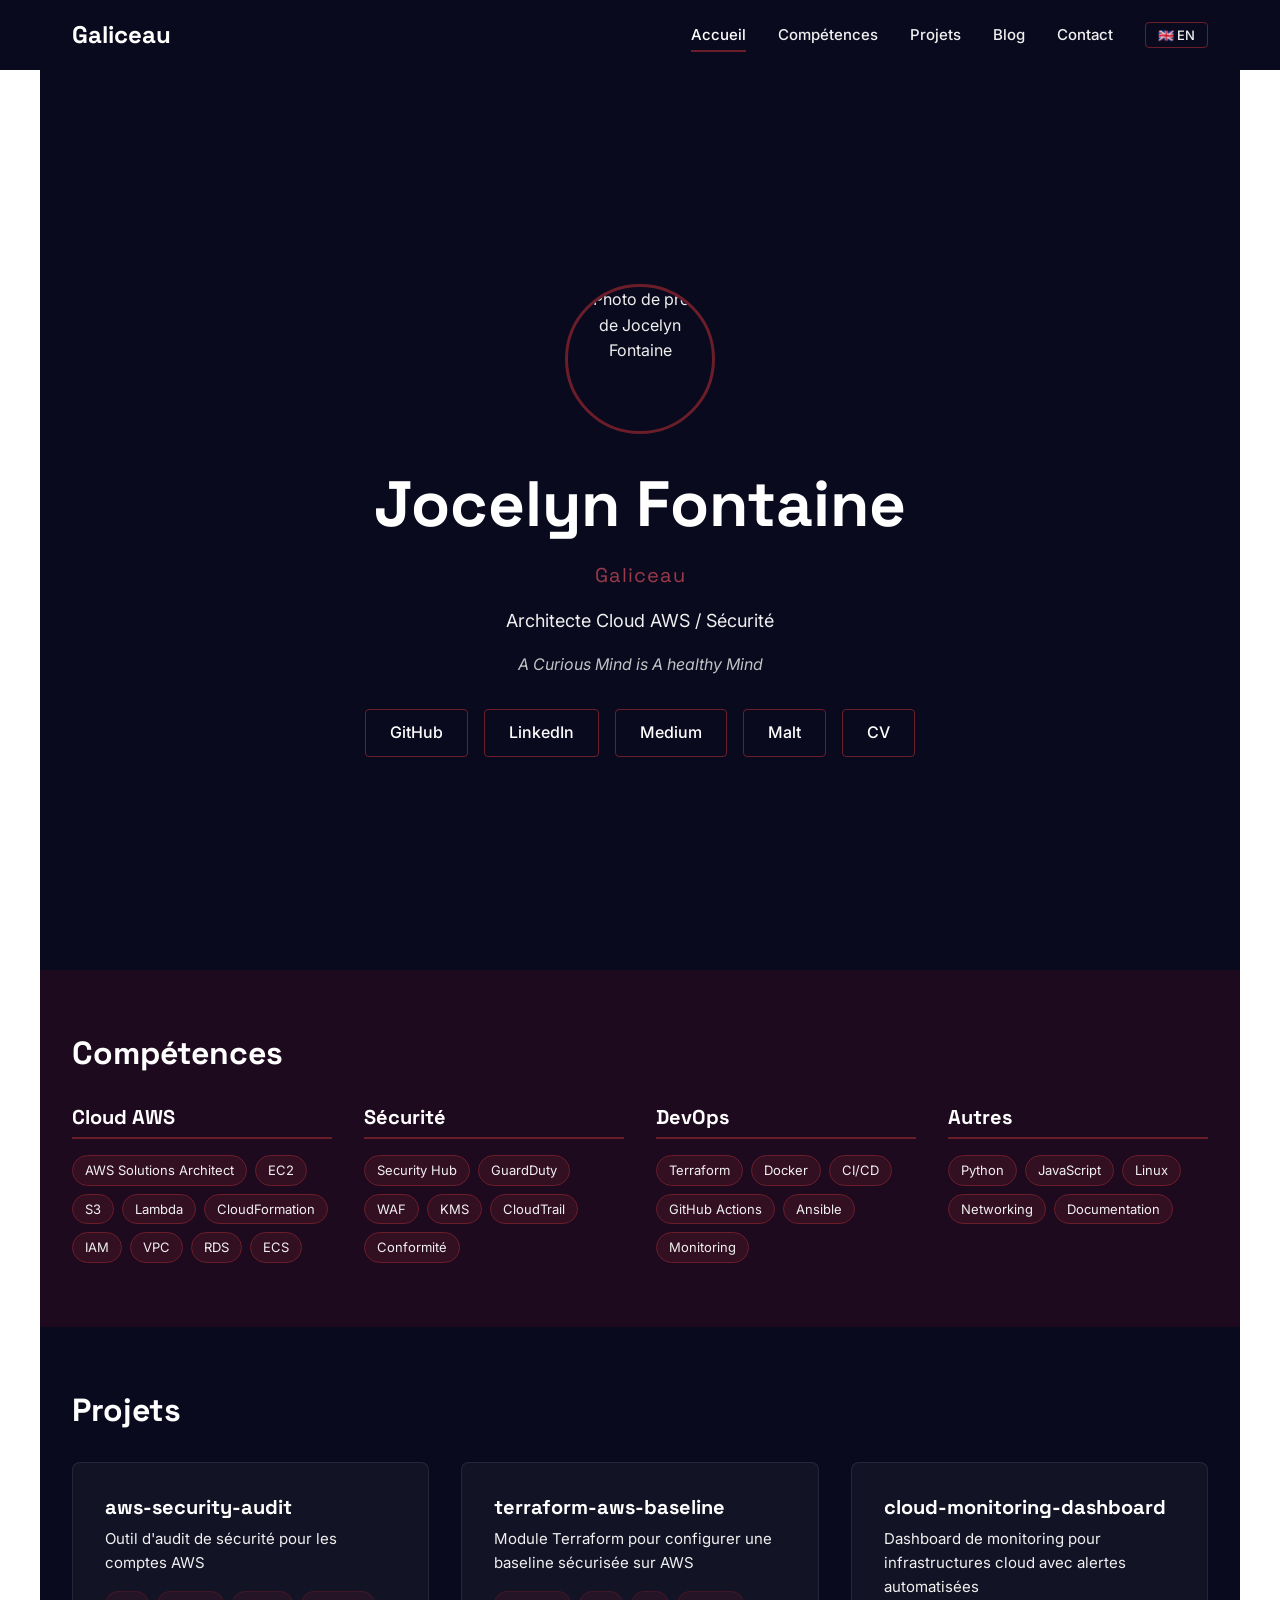
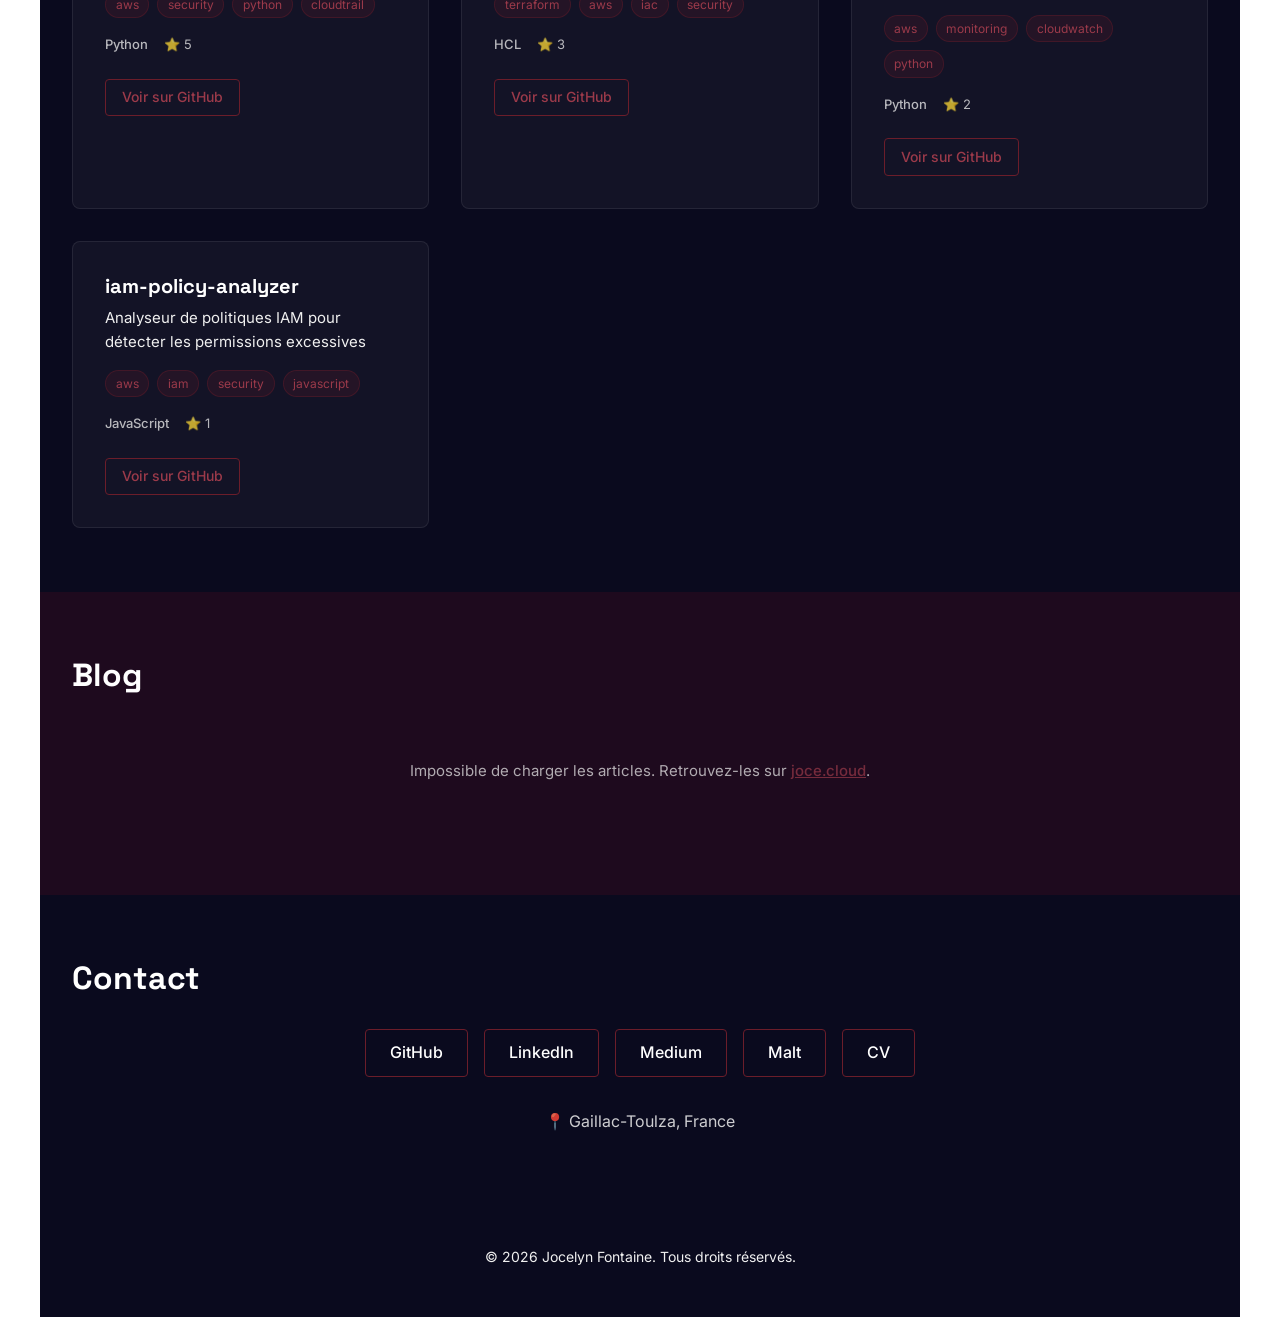
==== fr/index.html @ 22fdb8e1 "feat: add English (default) and French versions with language switcher" ====
<!DOCTYPE html>
<html lang="fr">
<head>
  <meta charset="UTF-8">
  <meta name="viewport" content="width=device-width, initial-scale=1.0">
  <title>Jocelyn Fontaine — Architecte Cloud AWS / Sécurité</title>
  <meta name="description" content="Portfolio de Jocelyn Fontaine, Architecte Cloud AWS et expert en Sécurité. Découvrez mes projets, compétences et articles techniques.">
  <link rel="alternate" hreflang="en" href="https://github.joce.cloud/">
  <link rel="alternate" hreflang="fr" href="https://github.joce.cloud/fr/">
  <link rel="canonical" href="https://github.joce.cloud/fr/">

  <!-- Open Graph -->
  <meta property="og:title" content="Jocelyn Fontaine — Architecte Cloud AWS / Sécurité">
  <meta property="og:description" content="Portfolio de Jocelyn Fontaine, Architecte Cloud AWS et expert en Sécurité. Découvrez mes projets, compétences et articles techniques.">
  <meta property="og:image" content="https://github.joce.cloud/assets/images/og-image.png">
  <meta property="og:url" content="https://github.joce.cloud/fr/">
  <meta property="og:type" content="website">
  <meta property="og:locale" content="fr_FR">

  <!-- Favicon -->
  <link rel="icon" href="../favicon.ico" type="image/x-icon">

  <!-- Google Fonts -->
  <link rel="preconnect" href="https://fonts.googleapis.com">
  <link rel="preconnect" href="https://fonts.gstatic.com" crossorigin>
  <link href="https://fonts.googleapis.com/css2?family=Inter:wght@400;500;600;700&family=Space+Grotesk:wght@400;500;600;700&display=swap" rel="stylesheet">

  <!-- Styles -->
  <link rel="stylesheet" href="../styles/main.css">

  <!-- JSON-LD Structured Data -->
  <script type="application/ld+json">
  {
    "@context": "https://schema.org",
    "@type": "Person",
    "name": "Jocelyn Fontaine",
    "jobTitle": "Architecte Cloud AWS / Sécurité",
    "url": "https://github.joce.cloud",
    "sameAs": [
      "https://github.com/galiceau",
      "https://www.linkedin.com/in/jocelynfontaine/",
      "https://joce.cloud"
    ]
  }
  </script>
</head>
<body>
  <header>
    <nav aria-label="Navigation principale">
      <a href="#hero" class="nav-logo" aria-label="Accueil — Jocelyn Fontaine">Galiceau</a>
      <button class="hamburger" id="hamburger-btn" aria-label="Ouvrir le menu de navigation" aria-expanded="false" aria-controls="nav-menu">
        <span class="hamburger-line"></span>
        <span class="hamburger-line"></span>
        <span class="hamburger-line"></span>
      </button>
      <ul class="nav-links" id="nav-menu" role="list">
        <li><a href="#hero">Accueil</a></li>
        <li><a href="#competences">Compétences</a></li>
        <li><a href="#projets">Projets</a></li>
        <li><a href="#blog">Blog</a></li>
        <li><a href="#contact">Contact</a></li>
        <li class="lang-switch"><a href="../" aria-label="English version">🇬🇧 EN</a></li>
      </ul>
    </nav>
  </header>

  <main>
    <section id="hero" aria-label="Présentation">
      <div class="hero-content">
        <img src="https://avatars.githubusercontent.com/u/39725225?v=4&s=200" alt="Photo de profil de Jocelyn Fontaine" class="hero-avatar">
        <h1>Jocelyn Fontaine</h1>
        <p class="hero-pseudo">Galiceau</p>
        <p class="hero-title">Architecte Cloud AWS / Sécurité</p>
        <p class="hero-motto">A Curious Mind is A healthy Mind</p>
        <div class="hero-links">
          <a href="https://github.com/galiceau" target="_blank" rel="noopener noreferrer" aria-label="Profil GitHub de Jocelyn Fontaine">GitHub</a>
          <a href="https://www.linkedin.com/in/jocelynfontaine/" target="_blank" rel="noopener noreferrer" aria-label="Profil LinkedIn de Jocelyn Fontaine">LinkedIn</a>
          <a href="https://joce.cloud" target="_blank" rel="noopener noreferrer" aria-label="Blog Medium de Jocelyn Fontaine">Medium</a>
          <a href="https://www.malt.fr/profile/jocelynfontaine" target="_blank" rel="noopener noreferrer" aria-label="Profil Malt de Jocelyn Fontaine">Malt</a>
          <a href="http://joce.io" target="_blank" rel="noopener noreferrer" aria-label="CV de Jocelyn Fontaine">CV</a>
        </div>
      </div>
    </section>

    <section id="competences" aria-label="Compétences techniques">
      <h2>Compétences</h2>
      <div class="skills-grid">
        <div class="skill-category">
          <h3>Cloud AWS</h3>
          <ul class="skill-list" role="list">
            <li><span class="skill-badge">AWS Solutions Architect</span></li>
            <li><span class="skill-badge">EC2</span></li>
            <li><span class="skill-badge">S3</span></li>
            <li><span class="skill-badge">Lambda</span></li>
            <li><span class="skill-badge">CloudFormation</span></li>
            <li><span class="skill-badge">IAM</span></li>
            <li><span class="skill-badge">VPC</span></li>
            <li><span class="skill-badge">RDS</span></li>
            <li><span class="skill-badge">ECS</span></li>
          </ul>
        </div>
        <div class="skill-category">
          <h3>Sécurité</h3>
          <ul class="skill-list" role="list">
            <li><span class="skill-badge">Security Hub</span></li>
            <li><span class="skill-badge">GuardDuty</span></li>
            <li><span class="skill-badge">WAF</span></li>
            <li><span class="skill-badge">KMS</span></li>
            <li><span class="skill-badge">CloudTrail</span></li>
            <li><span class="skill-badge">Conformité</span></li>
          </ul>
        </div>
        <div class="skill-category">
          <h3>DevOps</h3>
          <ul class="skill-list" role="list">
            <li><span class="skill-badge">Terraform</span></li>
            <li><span class="skill-badge">Docker</span></li>
            <li><span class="skill-badge">CI/CD</span></li>
            <li><span class="skill-badge">GitHub Actions</span></li>
            <li><span class="skill-badge">Ansible</span></li>
            <li><span class="skill-badge">Monitoring</span></li>
          </ul>
        </div>
        <div class="skill-category">
          <h3>Autres</h3>
          <ul class="skill-list" role="list">
            <li><span class="skill-badge">Python</span></li>
            <li><span class="skill-badge">JavaScript</span></li>
            <li><span class="skill-badge">Linux</span></li>
            <li><span class="skill-badge">Networking</span></li>
            <li><span class="skill-badge">Documentation</span></li>
          </ul>
        </div>
      </div>
    </section>

    <section id="projets" aria-label="Projets de démonstration">
      <h2>Projets</h2>
      <div id="projects-grid" class="projects-grid">
        <div class="loading-placeholder" aria-live="polite">
          <p>Chargement des projets…</p>
        </div>
      </div>
    </section>

    <section id="blog" aria-label="Articles de blog">
      <h2>Blog</h2>
      <div id="blog-grid" class="blog-grid">
        <div class="loading-placeholder" aria-live="polite">
          <p>Chargement des articles…</p>
        </div>
      </div>
    </section>

    <section id="contact" aria-label="Contact">
      <h2>Contact</h2>
      <div class="contact-content">
        <div class="contact-links">
          <a href="https://github.com/galiceau" target="_blank" rel="noopener noreferrer" aria-label="Profil GitHub de Jocelyn Fontaine">GitHub</a>
          <a href="https://www.linkedin.com/in/jocelynfontaine/" target="_blank" rel="noopener noreferrer" aria-label="Profil LinkedIn de Jocelyn Fontaine">LinkedIn</a>
          <a href="https://joce.cloud" target="_blank" rel="noopener noreferrer" aria-label="Blog Medium de Jocelyn Fontaine">Medium</a>
          <a href="https://www.malt.fr/profile/jocelynfontaine" target="_blank" rel="noopener noreferrer" aria-label="Profil Malt de Jocelyn Fontaine">Malt</a>
          <a href="http://joce.io" target="_blank" rel="noopener noreferrer" aria-label="CV de Jocelyn Fontaine">CV</a>
        </div>
        <p class="contact-location">📍 Gaillac-Toulza, France</p>
      </div>
    </section>
  </main>

  <footer>
    <p>&copy; <span id="current-year">2025</span> Jocelyn Fontaine. Tous droits réservés.</p>
  </footer>

  <!-- Scripts (relative paths to root) -->
  <script src="../scripts/navigation.js" defer></script>
  <script src="../scripts/github-api.js" defer></script>
  <script src="../scripts/medium-feed.js" defer></script>
  <script src="../scripts/main.js" defer></script>
</body>
</html>
---- styles/main.css ----
/* ==========================================================================
   Portfolio — Jocelyn Fontaine (Galiceau)
   styles/main.css — Variables CSS, reset et styles de base
   ========================================================================== */

/* ---------- CSS Custom Properties ---------- */
:root {
  /* Couleurs principales */
  --color-navy: #0a0a1e;
  --color-purple: #1e0a1e;
  --color-bordeaux: #6b1d2a;
  --color-white: #ffffff;
  --color-light-gray: #f5f5f5;

  /* Couleurs dérivées */
  --color-text-on-dark: #f0f0f0;
  --color-text-on-light: #1a1a2e;
  --color-accent: #9b3a4a;

  /* Typographie */
  --font-primary: 'Inter', 'Segoe UI', system-ui, sans-serif;
  --font-heading: 'Space Grotesk', 'Inter', sans-serif;

  /* Espacement */
  --spacing-xs: 0.5rem;
  --spacing-sm: 1rem;
  --spacing-md: 2rem;
  --spacing-lg: 4rem;
  --spacing-xl: 6rem;

  /* Largeur max du contenu */
  --content-max-width: 1200px;
  --content-padding: var(--spacing-md);
}

/* ---------- CSS Reset ---------- */
*,
*::before,
*::after {
  box-sizing: border-box;
  margin: 0;
  padding: 0;
}

html {
  scroll-behavior: smooth;
  -webkit-text-size-adjust: 100%;
}

/* ---------- Global Styles ---------- */
body {
  font-family: var(--font-primary);
  font-size: 1rem;
  line-height: 1.6;
  color: var(--color-text-on-light);
  background-color: var(--color-white);
  -webkit-font-smoothing: antialiased;
  -moz-osx-font-smoothing: grayscale;
}

/* ---------- Typography ---------- */
h1, h2, h3, h4, h5, h6 {
  font-family: var(--font-heading);
  font-weight: 700;
  line-height: 1.2;
}

h1 { font-size: 3rem; }
h2 { font-size: 2rem; }
h3 { font-size: 1.25rem; }

p {
  margin-bottom: var(--spacing-sm);
}

/* ---------- Links ---------- */
a {
  color: inherit;
  text-decoration: none;
  transition: color 0.2s ease;
}

a:hover {
  color: var(--color-accent);
}

/* Focus visible for keyboard navigation — 4.5:1+ contrast */
a:focus-visible,
button:focus-visible {
  outline: 2px solid var(--color-bordeaux);
  outline-offset: 2px;
}

/* ---------- Images ---------- */
img {
  max-width: 100%;
  height: auto;
  display: block;
}

/* ---------- Lists ---------- */
ul, ol {
  list-style: none;
}

/* ---------- Buttons ---------- */
button {
  font-family: inherit;
  font-size: inherit;
  cursor: pointer;
  border: none;
  background: none;
}

/* ---------- Layout — White margins framing the central content zone ---------- */
main {
  max-width: var(--content-max-width);
  margin: 0 auto;
}

/* Dark central content zone (Zone_Contenu_Centrale) */
main > section {
  background-color: var(--color-navy);
  color: var(--color-text-on-dark);
  padding: var(--spacing-lg) var(--content-padding);
}

/* Alternate subtle variation for visual rhythm */
main > section:nth-child(even) {
  background-color: var(--color-purple);
}

/* Section headings inside dark zone — white text, high contrast */
main > section h2 {
  color: var(--color-white);
  margin-bottom: var(--spacing-md);
}

/* ---------- Header ---------- */
header {
  position: sticky;
  top: 0;
  z-index: 1000;
  background-color: var(--color-navy);
  color: var(--color-white);
}

/* ---------- Footer ---------- */
footer {
  background-color: var(--color-navy);
  color: var(--color-text-on-dark);
  text-align: center;
  padding: var(--spacing-md) var(--content-padding);
  font-size: 0.875rem;
}

/* ---------- Selection ---------- */
::selection {
  background-color: var(--color-bordeaux);
  color: var(--color-white);
}

/* ---------- Scrollbar (subtle, optional) ---------- */
::-webkit-scrollbar {
  width: 8px;
}

::-webkit-scrollbar-track {
  background: var(--color-light-gray);
}

::-webkit-scrollbar-thumb {
  background: var(--color-navy);
  border-radius: 4px;
}

/* ==========================================================================
   2.2 — Navigation, Sections & Components
   ========================================================================== */

/* ---------- Navigation ---------- */
nav {
  display: flex;
  align-items: center;
  justify-content: space-between;
  padding: var(--spacing-sm) var(--content-padding);
  max-width: var(--content-max-width);
  margin: 0 auto;
}

.nav-logo {
  font-family: var(--font-heading);
  font-size: 1.5rem;
  font-weight: 700;
  color: var(--color-white);
}

.nav-logo:hover {
  color: var(--color-accent);
}

.nav-links {
  display: flex;
  gap: var(--spacing-md);
}

.nav-links a {
  color: var(--color-text-on-dark);
  font-size: 0.9375rem;
  font-weight: 500;
  padding: var(--spacing-xs) 0;
  position: relative;
  transition: color 0.2s ease;
}

.nav-links a::after {
  content: '';
  position: absolute;
  bottom: 0;
  left: 0;
  width: 0;
  height: 2px;
  background-color: var(--color-bordeaux);
  transition: width 0.25s ease;
}

.nav-links a:hover,
.nav-links a.active {
  color: var(--color-white);
}

.nav-links a:hover::after,
.nav-links a.active::after {
  width: 100%;
}

/* Language switch */
.lang-switch a {
  padding: 0.25rem 0.75rem;
  border: 1px solid var(--color-bordeaux);
  border-radius: 4px;
  font-size: 0.8125rem;
  transition: background-color 0.2s ease;
}

.lang-switch a:hover {
  background-color: var(--color-bordeaux);
  color: var(--color-white);
}

/* Hamburger — hidden by default, visible < 768px (task 2.3 media queries) */
.hamburger {
  display: none;
  flex-direction: column;
  gap: 5px;
  padding: var(--spacing-xs);
  background: none;
  border: none;
  cursor: pointer;
}

.hamburger-line {
  display: block;
  width: 24px;
  height: 2px;
  background-color: var(--color-white);
  border-radius: 2px;
  transition: transform 0.3s ease, opacity 0.3s ease;
}

/* ---------- Section Hero ---------- */
#hero {
  min-height: 100vh;
  display: flex;
  align-items: center;
  justify-content: center;
  text-align: center;
}

.hero-content {
  display: flex;
  flex-direction: column;
  align-items: center;
  gap: var(--spacing-sm);
}

.hero-avatar {
  width: 150px;
  height: 150px;
  border-radius: 50%;
  border: 3px solid var(--color-bordeaux);
  object-fit: cover;
  margin-bottom: var(--spacing-sm);
}

#hero h1 {
  font-size: clamp(2.5rem, 6vw, 4rem);
  color: var(--color-white);
}

.hero-pseudo {
  font-family: var(--font-heading);
  font-size: 1.25rem;
  color: var(--color-accent);
  letter-spacing: 0.05em;
  margin-bottom: 0;
}

.hero-title {
  font-size: 1.125rem;
  color: var(--color-text-on-dark);
  margin-bottom: 0;
}

.hero-motto {
  font-style: italic;
  color: var(--color-text-on-dark);
  opacity: 0.8;
  margin-bottom: var(--spacing-sm);
}

.hero-links {
  display: flex;
  gap: var(--spacing-sm);
  flex-wrap: wrap;
  justify-content: center;
}

.hero-links a {
  display: inline-block;
  padding: 0.625rem 1.5rem;
  border: 1px solid var(--color-bordeaux);
  border-radius: 4px;
  color: var(--color-white);
  font-weight: 500;
  transition: background-color 0.2s ease, color 0.2s ease;
}

.hero-links a:hover {
  background-color: var(--color-bordeaux);
  color: var(--color-white);
}

/* ---------- Section Compétences — Skills Grid ---------- */
.skills-grid {
  display: grid;
  grid-template-columns: repeat(auto-fill, minmax(240px, 1fr));
  gap: var(--spacing-md);
}

.skill-category h3 {
  color: var(--color-white);
  margin-bottom: var(--spacing-sm);
  padding-bottom: var(--spacing-xs);
  border-bottom: 2px solid var(--color-bordeaux);
}

.skill-list {
  display: flex;
  flex-wrap: wrap;
  gap: var(--spacing-xs);
}

.skill-badge {
  display: inline-block;
  padding: 0.25rem 0.75rem;
  background-color: rgba(107, 29, 42, 0.25);
  border: 1px solid var(--color-bordeaux);
  border-radius: 999px;
  font-size: 0.8125rem;
  color: var(--color-text-on-dark);
  transition: background-color 0.2s ease;
}

.skill-badge:hover {
  background-color: rgba(107, 29, 42, 0.5);
}

/* ---------- Section Projets — Projects Grid ---------- */
.projects-grid {
  display: grid;
  grid-template-columns: repeat(auto-fill, minmax(320px, 1fr));
  gap: var(--spacing-md);
}

/* ---------- Section Blog — Blog Grid ---------- */
.blog-grid {
  display: grid;
  grid-template-columns: repeat(auto-fill, minmax(320px, 1fr));
  gap: var(--spacing-md);
}

/* ---------- Project & Article Cards (shared base) ---------- */
.project-card,
.article-card {
  background-color: rgba(255, 255, 255, 0.04);
  border: 1px solid rgba(255, 255, 255, 0.08);
  border-radius: 8px;
  padding: var(--spacing-md);
  transition: transform 0.2s ease, box-shadow 0.2s ease;
}

.project-card:hover,
.article-card:hover {
  transform: translateY(-4px);
  box-shadow: 0 8px 24px rgba(0, 0, 0, 0.3);
}

.project-card h3,
.article-card h3 {
  color: var(--color-white);
  margin-bottom: var(--spacing-xs);
}

.project-card p,
.article-card p {
  color: var(--color-text-on-dark);
  font-size: 0.9375rem;
}

.project-card a,
.article-card a {
  color: var(--color-accent);
  font-weight: 500;
}

.project-card a:hover,
.article-card a:hover {
  color: var(--color-white);
}

/* ---------- Loading Placeholder ---------- */
.loading-placeholder {
  text-align: center;
  padding: var(--spacing-lg) 0;
  color: var(--color-text-on-dark);
  opacity: 0.6;
}

.loading-placeholder p {
  animation: pulse 1.5s ease-in-out infinite;
}

@keyframes pulse {
  0%, 100% { opacity: 0.6; }
  50% { opacity: 1; }
}

/* ---------- Section Contact ---------- */
.contact-content {
  display: flex;
  flex-direction: column;
  align-items: center;
  gap: var(--spacing-md);
  text-align: center;
}

.contact-links {
  display: flex;
  gap: var(--spacing-sm);
  flex-wrap: wrap;
  justify-content: center;
}

.contact-links a {
  display: inline-block;
  padding: 0.625rem 1.5rem;
  border: 1px solid var(--color-bordeaux);
  border-radius: 4px;
  color: var(--color-white);
  font-weight: 500;
  transition: background-color 0.2s ease, color 0.2s ease;
}

.contact-links a:hover {
  background-color: var(--color-bordeaux);
  color: var(--color-white);
}

.contact-location {
  color: var(--color-text-on-dark);
  font-size: 1rem;
  opacity: 0.85;
}

/* ---------- Footer (extended) ---------- */
footer {
  max-width: var(--content-max-width);
  margin: 0 auto;
}

/* ==========================================================================
   2.3 — Responsive Media Queries
   Exigences : 3.4, 9.1, 9.5
   ========================================================================== */

/* ---------- Focus-visible for all interactive elements ---------- */
input:focus-visible,
select:focus-visible,
textarea:focus-visible,
[tabindex]:focus-visible {
  outline: 2px solid var(--color-bordeaux);
  outline-offset: 2px;
}

/* ---------- Mobile — max-width: 767px ---------- */
@media (max-width: 767px) {
  /* Navigation — hamburger visible, links become vertical dropdown */
  .hamburger {
    display: flex;
  }

  .nav-links {
    display: none;
    flex-direction: column;
    position: absolute;
    top: 100%;
    left: 0;
    right: 0;
    background-color: var(--color-navy);
    padding: var(--spacing-sm) var(--content-padding);
    gap: 0;
    border-top: 1px solid rgba(255, 255, 255, 0.08);
  }

  .nav-links.open {
    display: flex;
  }

  .nav-links li a {
    display: block;
    padding: var(--spacing-sm) 0;
    border-bottom: 1px solid rgba(255, 255, 255, 0.05);
  }

  nav {
    position: relative;
  }

  /* Typography — reduced sizes */
  h1 {
    font-size: 2rem;
  }

  h2 {
    font-size: 1.5rem;
  }

  #hero h1 {
    font-size: clamp(1.75rem, 8vw, 2.5rem);
  }

  /* Hero — reduced height */
  #hero {
    min-height: 80vh;
  }

  /* Sections — reduced padding */
  main > section {
    padding: var(--spacing-md) var(--spacing-sm);
  }

  /* Grids — single column */
  .skills-grid,
  .projects-grid,
  .blog-grid {
    grid-template-columns: 1fr;
  }
}

/* ---------- Tablet — 768px to 1024px ---------- */
@media (min-width: 768px) and (max-width: 1024px) {
  /* Grids — 2 columns */
  .skills-grid,
  .projects-grid,
  .blog-grid {
    grid-template-columns: repeat(2, 1fr);
  }

  /* Adjust section padding */
  main > section {
    padding: var(--spacing-md) var(--content-padding);
  }
}

/* ---------- Desktop — above 1024px ---------- */
@media (min-width: 1025px) {
  /* Grids — cap at 3 columns */
  .skills-grid {
    grid-template-columns: repeat(auto-fill, minmax(240px, 1fr));
  }

  .projects-grid,
  .blog-grid {
    grid-template-columns: repeat(3, 1fr);
  }
}

/* ==========================================================================
   9.1 — Dynamic Card Styles (generated by JS modules)
   ========================================================================== */

/* ---------- Project Card — Topic Badges ---------- */
.project-topics {
  display: flex;
  flex-wrap: wrap;
  gap: var(--spacing-xs);
  margin: var(--spacing-sm) 0;
}

.topic-badge {
  display: inline-block;
  padding: 0.2rem 0.6rem;
  background-color: rgba(107, 29, 42, 0.2);
  border: 1px solid rgba(107, 29, 42, 0.4);
  border-radius: 999px;
  font-size: 0.75rem;
  color: var(--color-accent);
}

/* ---------- Project Card — Meta (language + stars) ---------- */
.project-meta {
  display: flex;
  align-items: center;
  gap: var(--spacing-sm);
  margin: var(--spacing-sm) 0;
  font-size: 0.8125rem;
  color: var(--color-text-on-dark);
  opacity: 0.75;
}

.project-language {
  font-weight: 500;
}

.project-stars {
  font-size: 0.8125rem;
}

/* ---------- Project & Article Links ---------- */
.project-link,
.article-link {
  display: inline-block;
  margin-top: var(--spacing-xs);
  padding: 0.4rem 1rem;
  border: 1px solid var(--color-bordeaux);
  border-radius: 4px;
  color: var(--color-white);
  font-size: 0.875rem;
  font-weight: 500;
  transition: background-color 0.2s ease, color 0.2s ease;
}

.project-link:hover,
.article-link:hover {
  background-color: var(--color-bordeaux);
  color: var(--color-white);
}

/* ---------- Article Card — Thumbnail ---------- */
.article-thumbnail {
  width: 100%;
  height: 180px;
  object-fit: cover;
  border-radius: 4px 4px 0 0;
  margin: calc(-1 * var(--spacing-md));
  margin-bottom: var(--spacing-sm);
  width: calc(100% + 2 * var(--spacing-md));
}

/* ---------- Article Card — Date & Excerpt ---------- */
.article-date {
  font-size: 0.8125rem;
  color: var(--color-text-on-dark);
  opacity: 0.65;
  margin-bottom: var(--spacing-xs);
}

.article-excerpt {
  font-size: 0.9375rem;
  color: var(--color-text-on-dark);
  opacity: 0.85;
  margin-bottom: var(--spacing-sm);
}

/* ---------- Status Messages (empty, error, fallback) ---------- */
.empty-message,
.error-message,
.fallback-message {
  text-align: center;
  padding: var(--spacing-md);
  color: var(--color-text-on-dark);
  opacity: 0.7;
  font-size: 0.9375rem;
  grid-column: 1 / -1;
}

.fallback-message a {
  color: var(--color-accent);
  text-decoration: underline;
  font-weight: 500;
}

.fallback-message a:hover {
  color: var(--color-white);
}
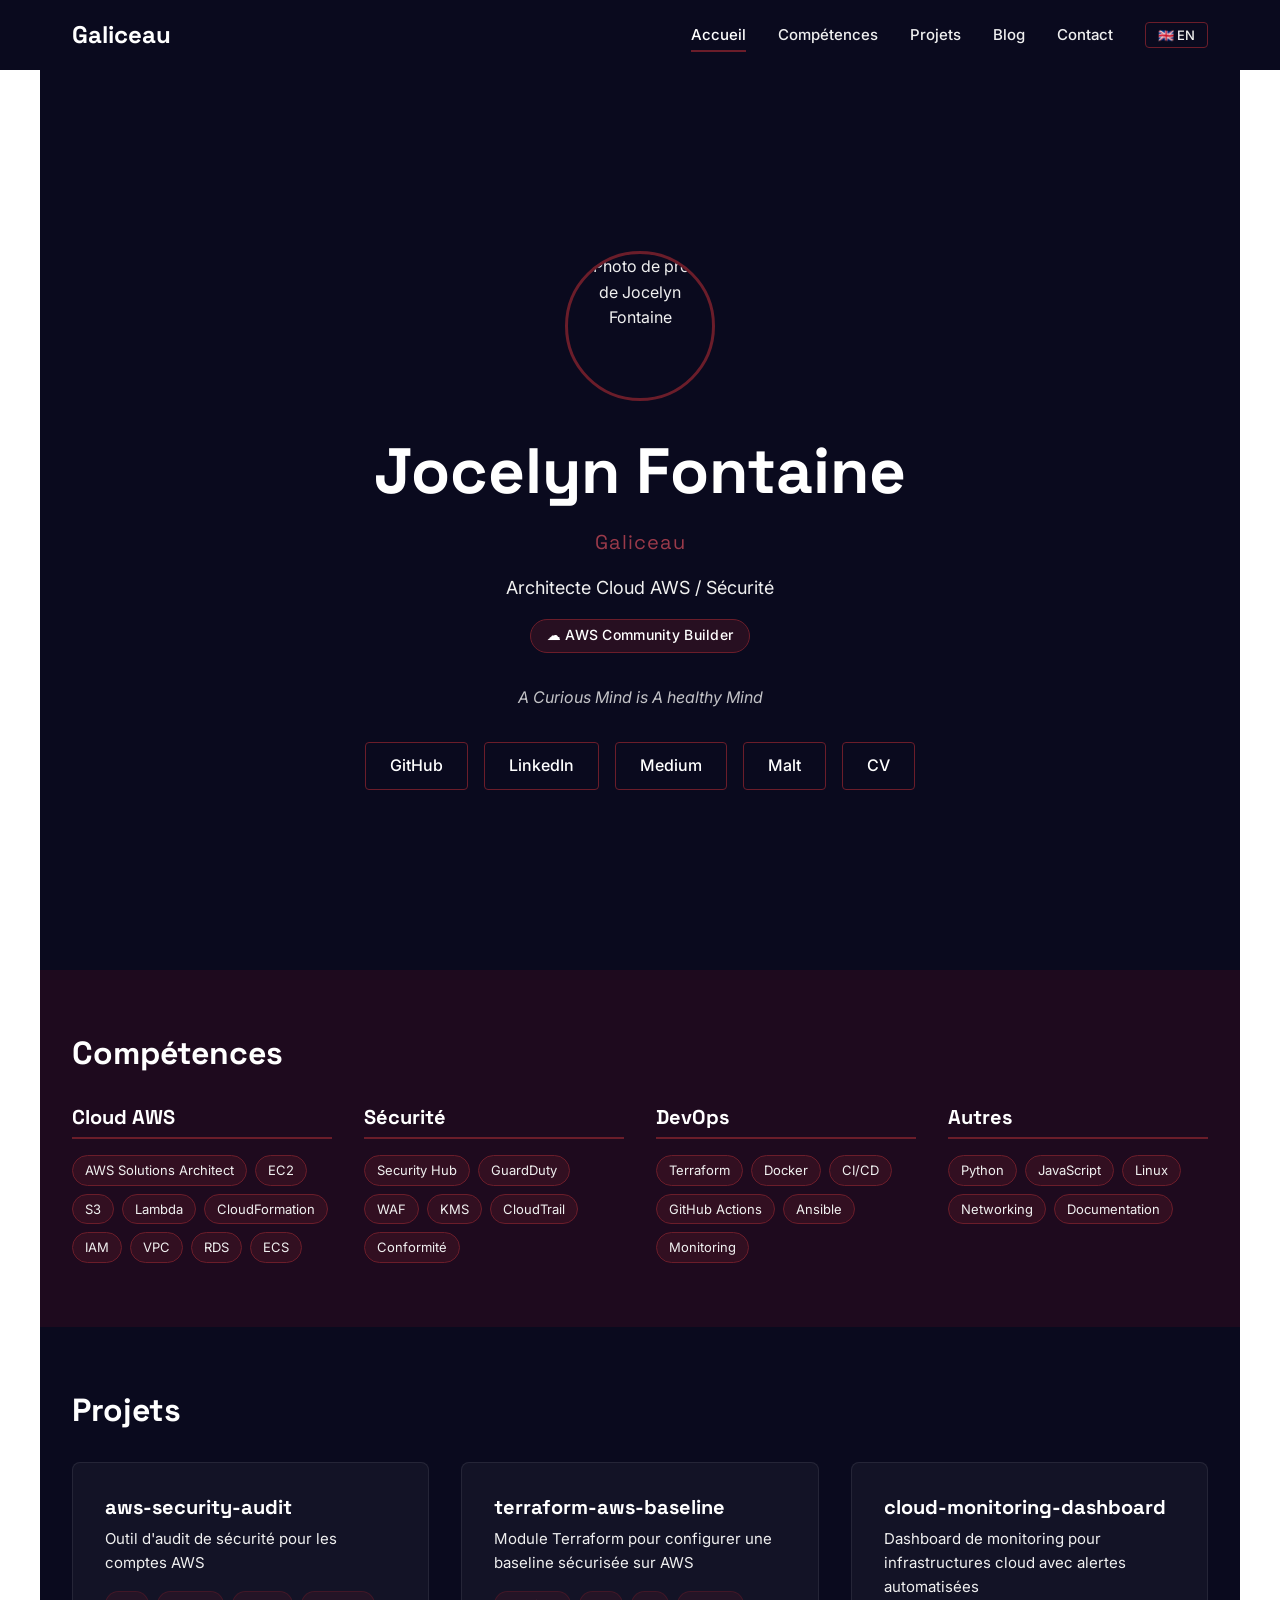
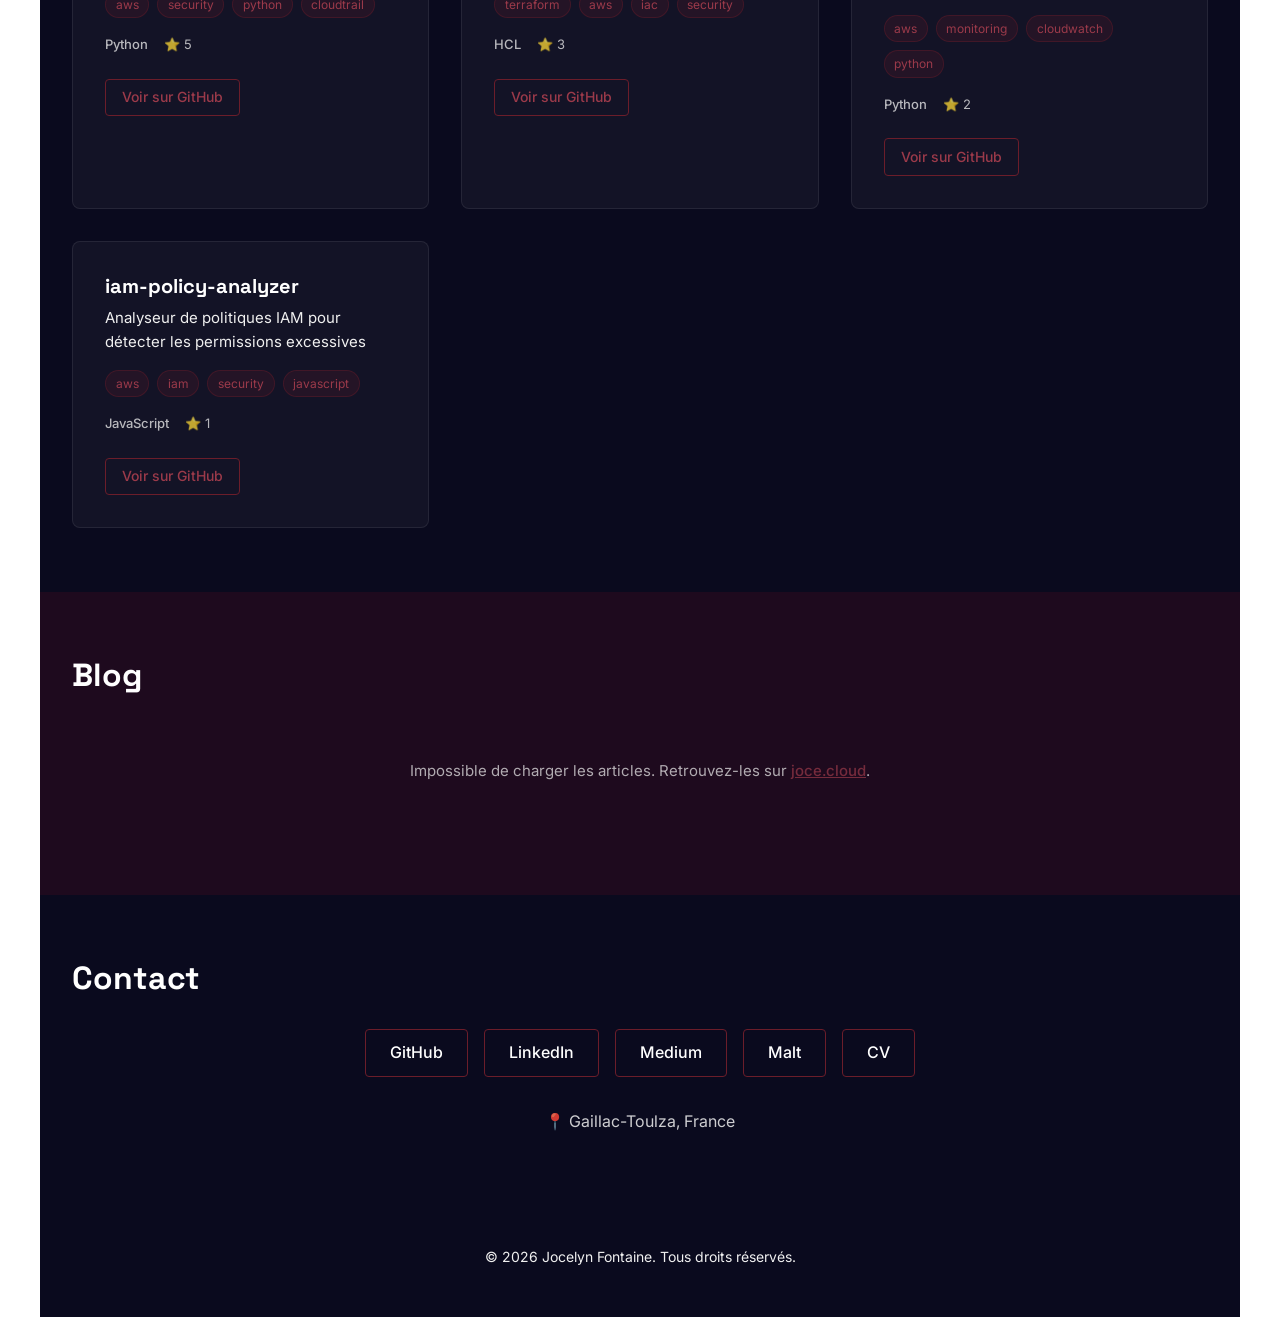
==== commit 456234e0: "feat: add AWS Community Builder badge to hero section" ====
--- a/fr/index.html
+++ b/fr/index.html
@@ -71,6 +71,7 @@
         <h1>Jocelyn Fontaine</h1>
         <p class="hero-pseudo">Galiceau</p>
         <p class="hero-title">Architecte Cloud AWS / Sécurité</p>
+        <p class="hero-badge">☁️ AWS Community Builder</p>
         <p class="hero-motto">A Curious Mind is A healthy Mind</p>
         <div class="hero-links">
           <a href="https://github.com/galiceau" target="_blank" rel="noopener noreferrer" aria-label="Profil GitHub de Jocelyn Fontaine">GitHub</a>
--- a/styles/main.css
+++ b/styles/main.css
@@ -310,6 +310,18 @@
   font-size: 1.125rem;
   color: var(--color-text-on-dark);
   margin-bottom: 0;
+}
+
+.hero-badge {
+  display: inline-block;
+  padding: 0.3rem 1rem;
+  background-color: rgba(107, 29, 42, 0.3);
+  border: 1px solid var(--color-bordeaux);
+  border-radius: 999px;
+  font-size: 0.875rem;
+  color: var(--color-white);
+  font-weight: 500;
+  letter-spacing: 0.02em;
 }
 
 .hero-motto {
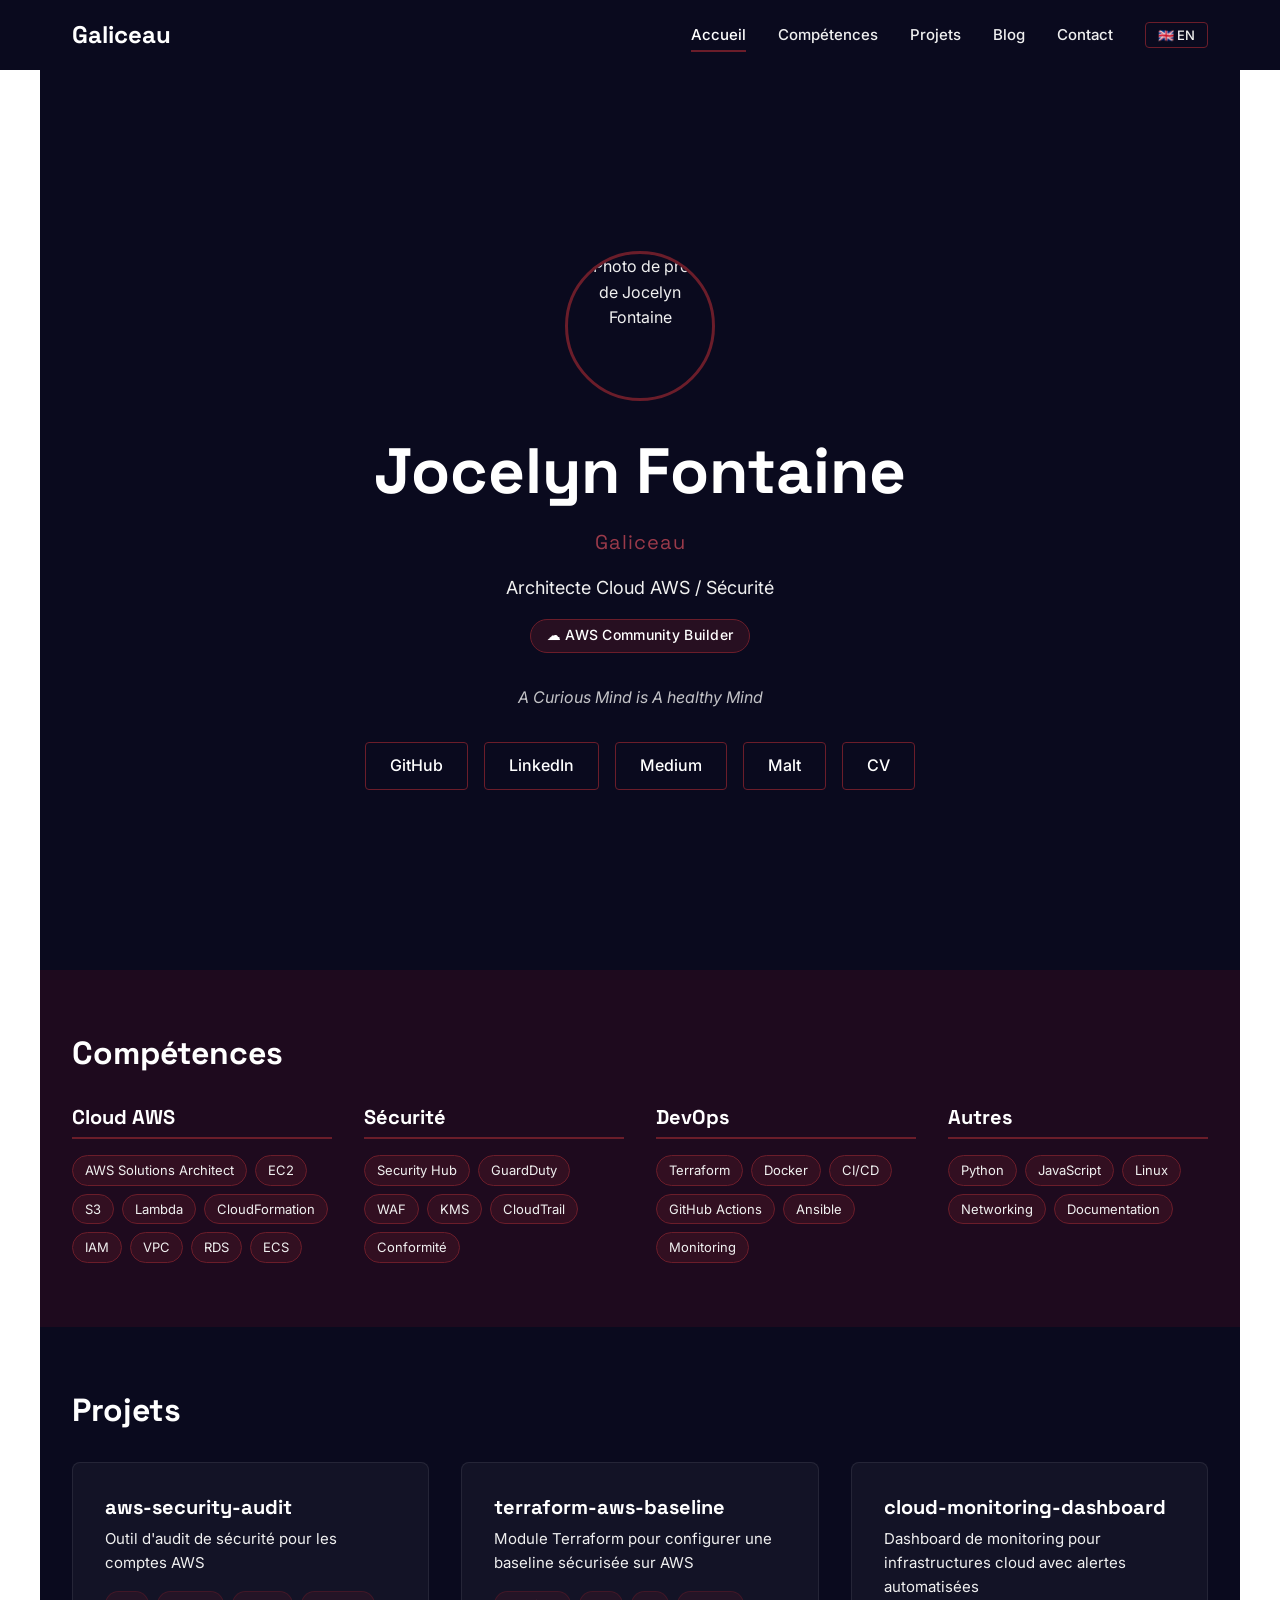
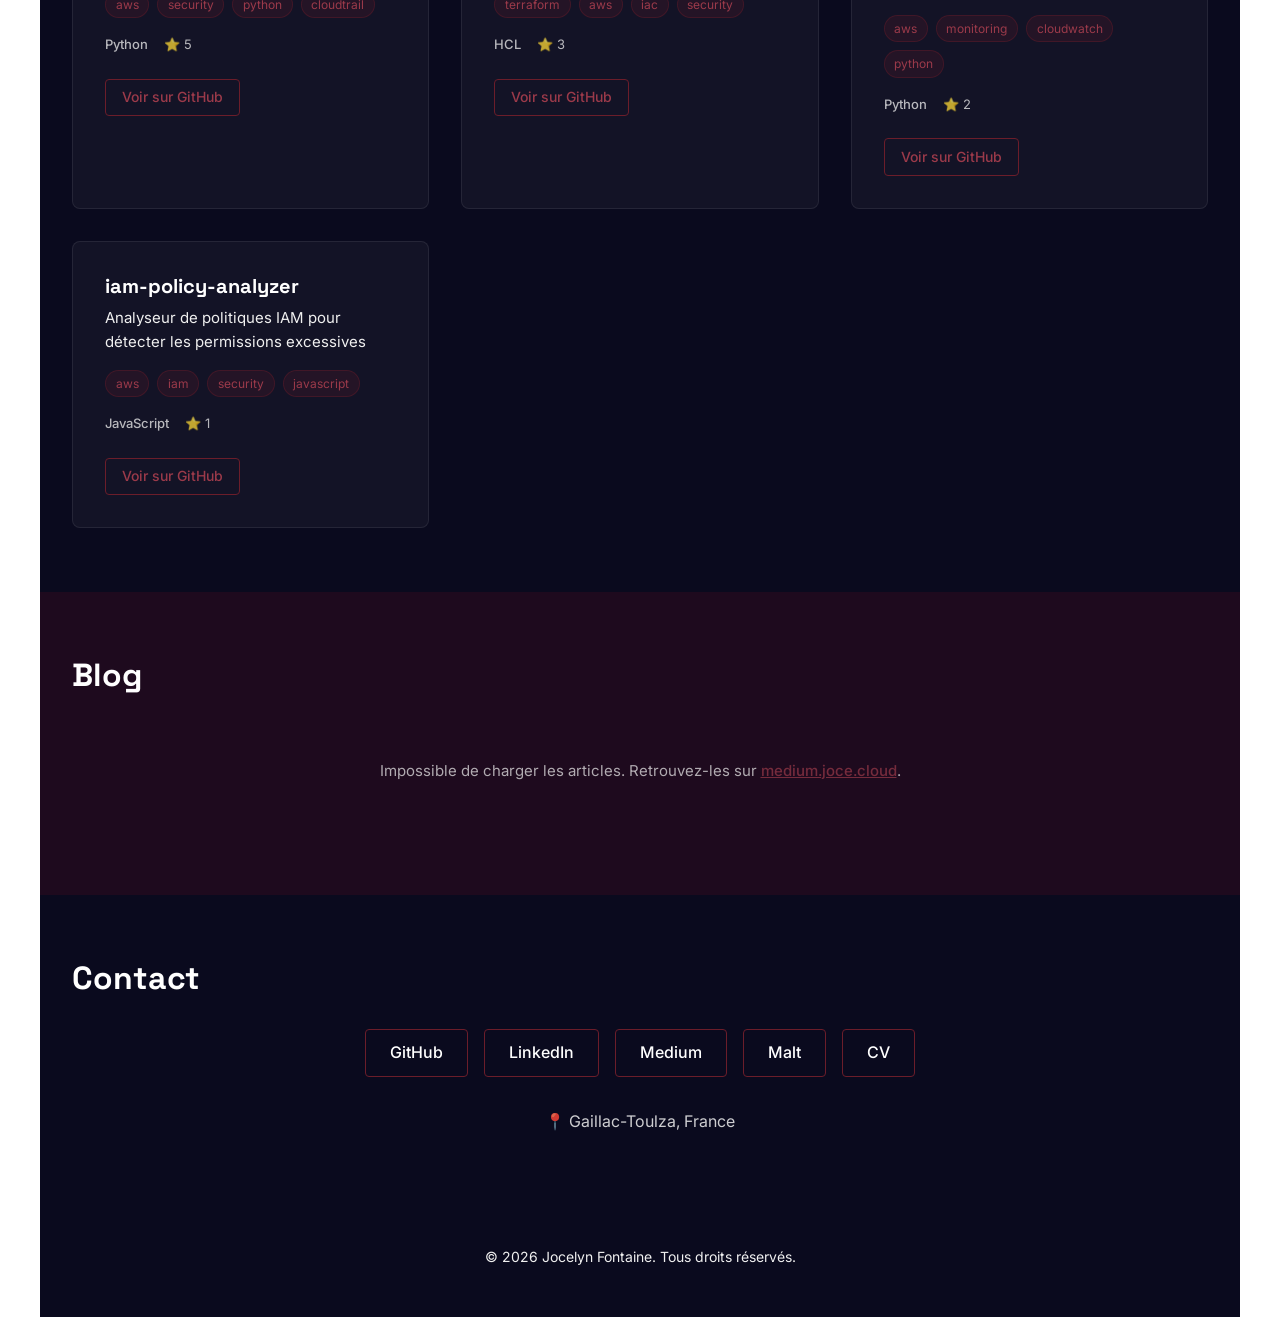
==== commit fd88cc46: "feat: migrate domain from github.joce.cloud to joce.cloud, Medium to medium.joce.cloud" ====
--- a/fr/index.html
+++ b/fr/index.html
@@ -5,15 +5,15 @@
   <meta name="viewport" content="width=device-width, initial-scale=1.0">
   <title>Jocelyn Fontaine — Architecte Cloud AWS / Sécurité</title>
   <meta name="description" content="Portfolio de Jocelyn Fontaine, Architecte Cloud AWS et expert en Sécurité. Découvrez mes projets, compétences et articles techniques.">
-  <link rel="alternate" hreflang="en" href="https://github.joce.cloud/">
-  <link rel="alternate" hreflang="fr" href="https://github.joce.cloud/fr/">
-  <link rel="canonical" href="https://github.joce.cloud/fr/">
+  <link rel="alternate" hreflang="en" href="https://joce.cloud/">
+  <link rel="alternate" hreflang="fr" href="https://joce.cloud/fr/">
+  <link rel="canonical" href="https://joce.cloud/fr/">
 
   <!-- Open Graph -->
   <meta property="og:title" content="Jocelyn Fontaine — Architecte Cloud AWS / Sécurité">
   <meta property="og:description" content="Portfolio de Jocelyn Fontaine, Architecte Cloud AWS et expert en Sécurité. Découvrez mes projets, compétences et articles techniques.">
-  <meta property="og:image" content="https://github.joce.cloud/assets/images/og-image.png">
-  <meta property="og:url" content="https://github.joce.cloud/fr/">
+  <meta property="og:image" content="https://joce.cloud/assets/images/og-image.png">
+  <meta property="og:url" content="https://joce.cloud/fr/">
   <meta property="og:type" content="website">
   <meta property="og:locale" content="fr_FR">
 
@@ -35,11 +35,11 @@
     "@type": "Person",
     "name": "Jocelyn Fontaine",
     "jobTitle": "Architecte Cloud AWS / Sécurité",
-    "url": "https://github.joce.cloud",
+    "url": "https://joce.cloud",
     "sameAs": [
       "https://github.com/galiceau",
       "https://www.linkedin.com/in/jocelynfontaine/",
-      "https://joce.cloud"
+      "https://medium.joce.cloud"
     ]
   }
   </script>
@@ -76,7 +76,7 @@
         <div class="hero-links">
           <a href="https://github.com/galiceau" target="_blank" rel="noopener noreferrer" aria-label="Profil GitHub de Jocelyn Fontaine">GitHub</a>
           <a href="https://www.linkedin.com/in/jocelynfontaine/" target="_blank" rel="noopener noreferrer" aria-label="Profil LinkedIn de Jocelyn Fontaine">LinkedIn</a>
-          <a href="https://joce.cloud" target="_blank" rel="noopener noreferrer" aria-label="Blog Medium de Jocelyn Fontaine">Medium</a>
+          <a href="https://medium.joce.cloud" target="_blank" rel="noopener noreferrer" aria-label="Blog Medium de Jocelyn Fontaine">Medium</a>
           <a href="https://www.malt.fr/profile/jocelynfontaine" target="_blank" rel="noopener noreferrer" aria-label="Profil Malt de Jocelyn Fontaine">Malt</a>
           <a href="http://joce.io" target="_blank" rel="noopener noreferrer" aria-label="CV de Jocelyn Fontaine">CV</a>
         </div>
@@ -159,7 +159,7 @@
         <div class="contact-links">
           <a href="https://github.com/galiceau" target="_blank" rel="noopener noreferrer" aria-label="Profil GitHub de Jocelyn Fontaine">GitHub</a>
           <a href="https://www.linkedin.com/in/jocelynfontaine/" target="_blank" rel="noopener noreferrer" aria-label="Profil LinkedIn de Jocelyn Fontaine">LinkedIn</a>
-          <a href="https://joce.cloud" target="_blank" rel="noopener noreferrer" aria-label="Blog Medium de Jocelyn Fontaine">Medium</a>
+          <a href="https://medium.joce.cloud" target="_blank" rel="noopener noreferrer" aria-label="Blog Medium de Jocelyn Fontaine">Medium</a>
           <a href="https://www.malt.fr/profile/jocelynfontaine" target="_blank" rel="noopener noreferrer" aria-label="Profil Malt de Jocelyn Fontaine">Malt</a>
           <a href="http://joce.io" target="_blank" rel="noopener noreferrer" aria-label="CV de Jocelyn Fontaine">CV</a>
         </div>
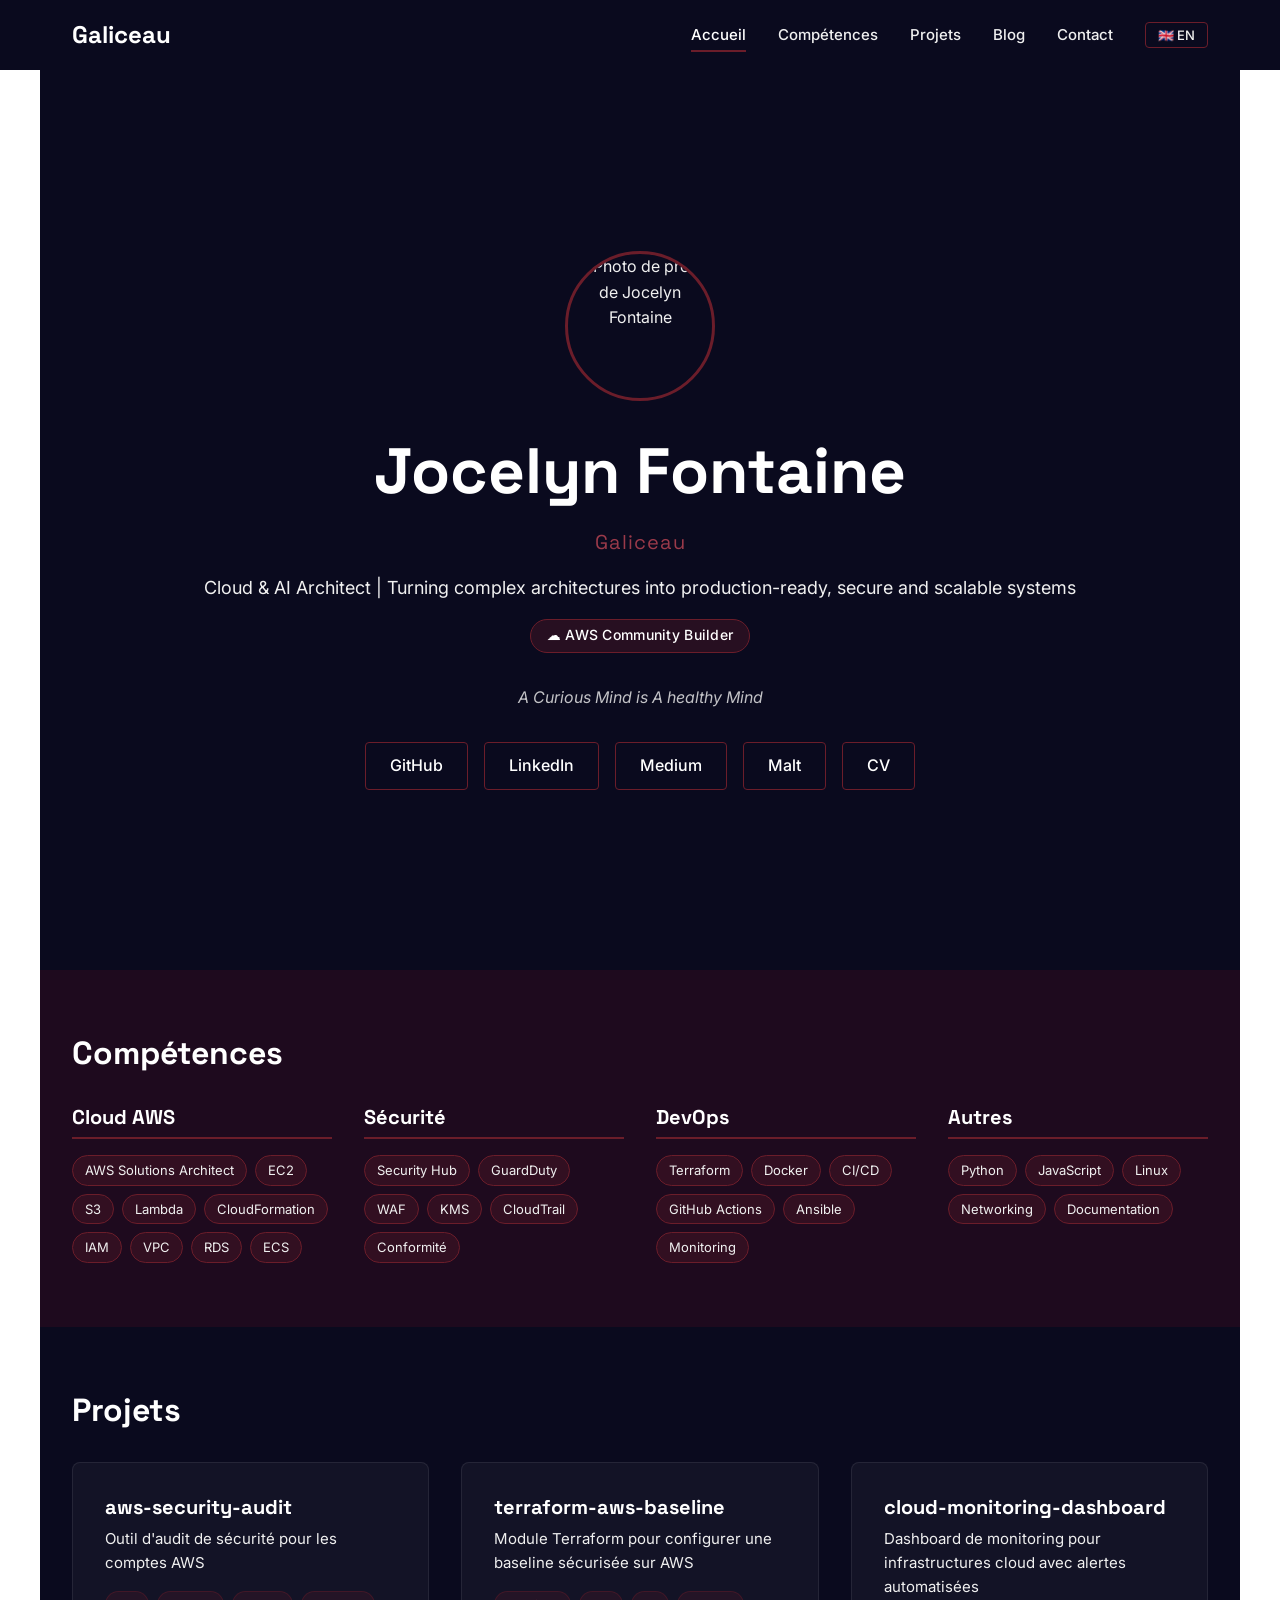
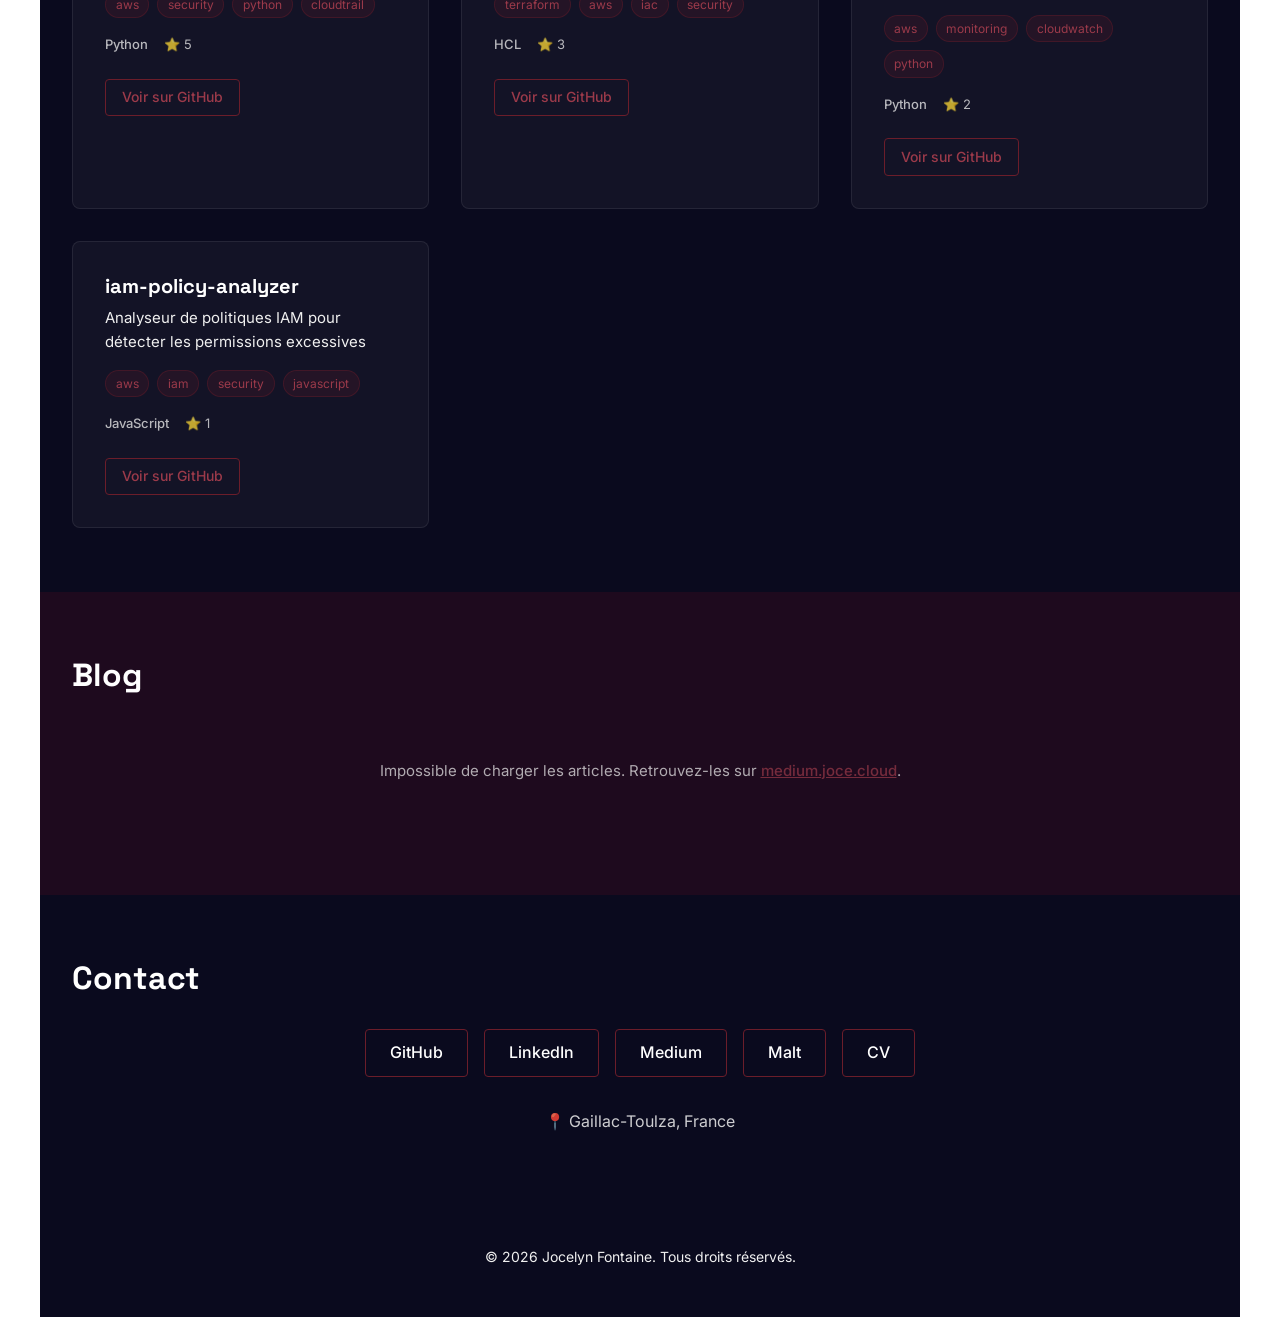
==== commit 44e481c8: "feat: update hero title to Cloud & AI Architect" ====
--- a/fr/index.html
+++ b/fr/index.html
@@ -70,7 +70,7 @@
         <img src="https://avatars.githubusercontent.com/u/39725225?v=4&s=200" alt="Photo de profil de Jocelyn Fontaine" class="hero-avatar">
         <h1>Jocelyn Fontaine</h1>
         <p class="hero-pseudo">Galiceau</p>
-        <p class="hero-title">Architecte Cloud AWS / Sécurité</p>
+        <p class="hero-title">Cloud & AI Architect | Turning complex architectures into production-ready, secure and scalable systems</p>
         <p class="hero-badge">☁️ AWS Community Builder</p>
         <p class="hero-motto">A Curious Mind is A healthy Mind</p>
         <div class="hero-links">
